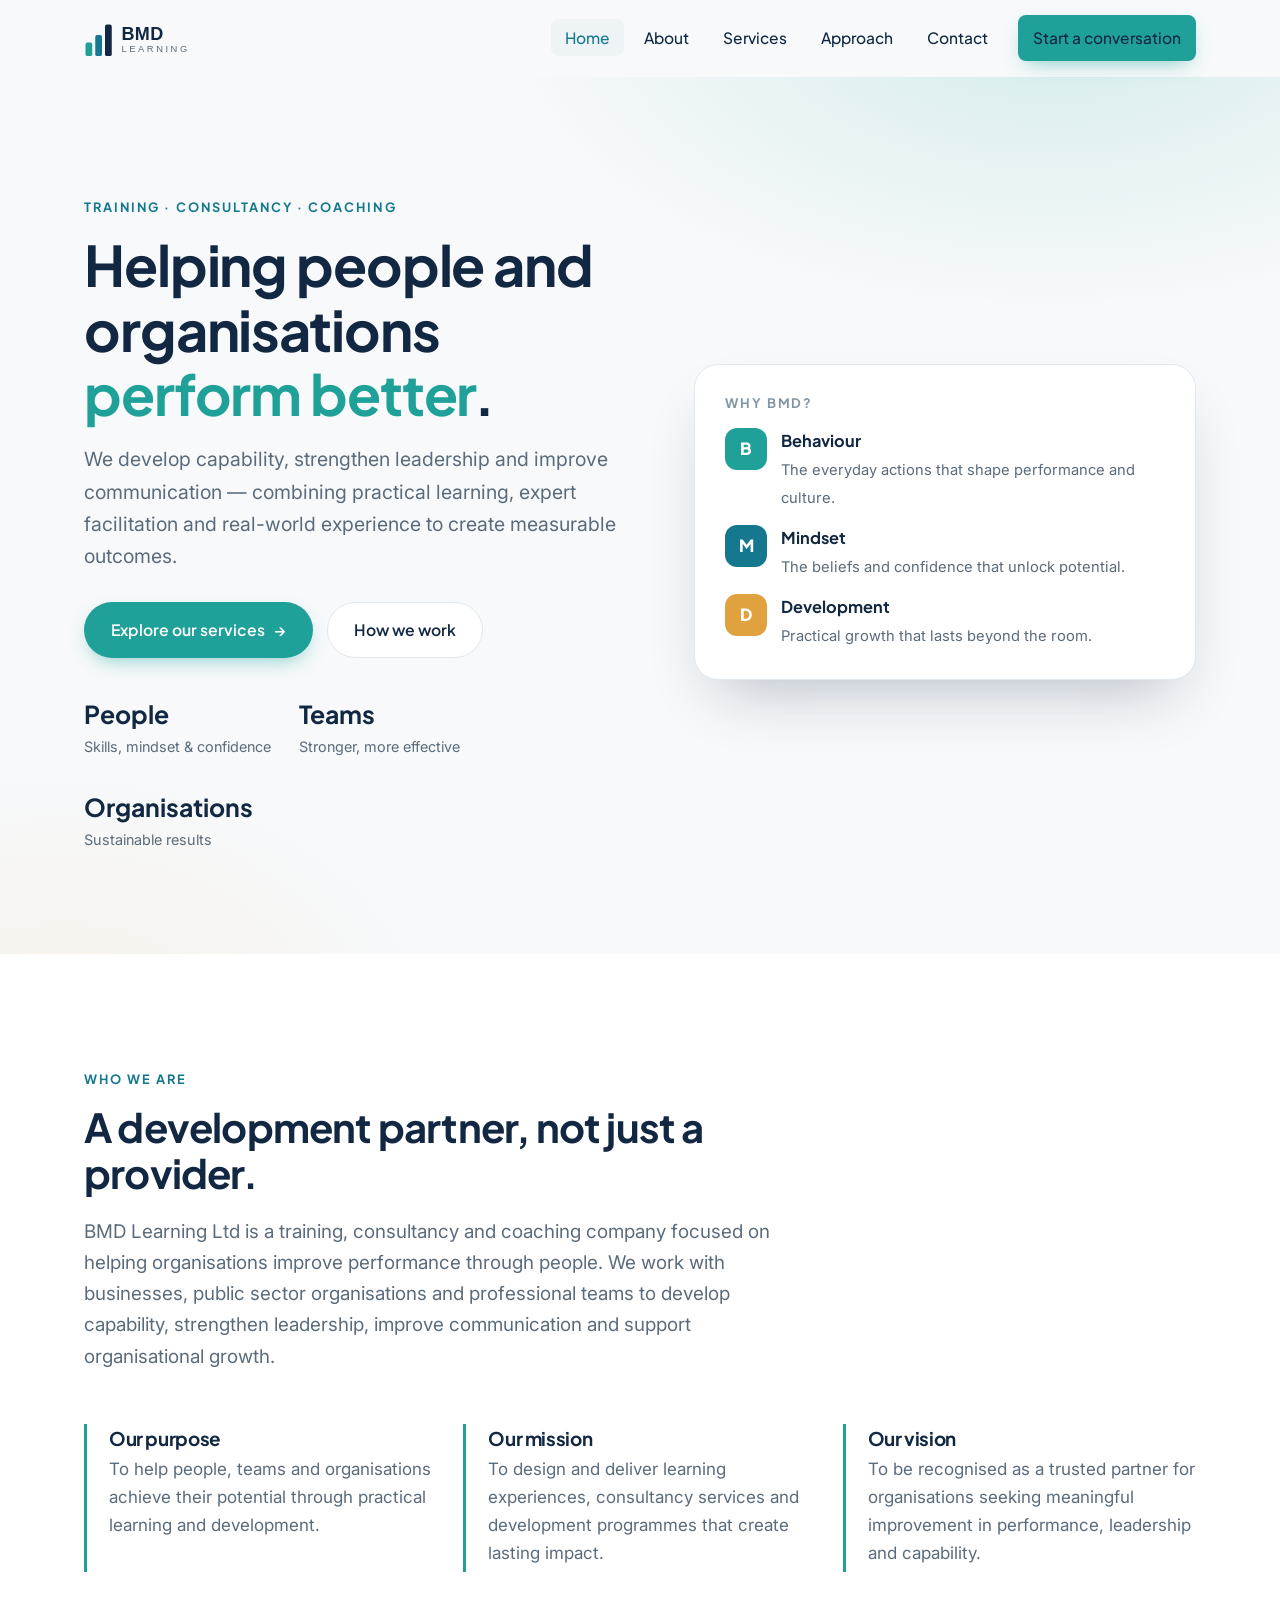
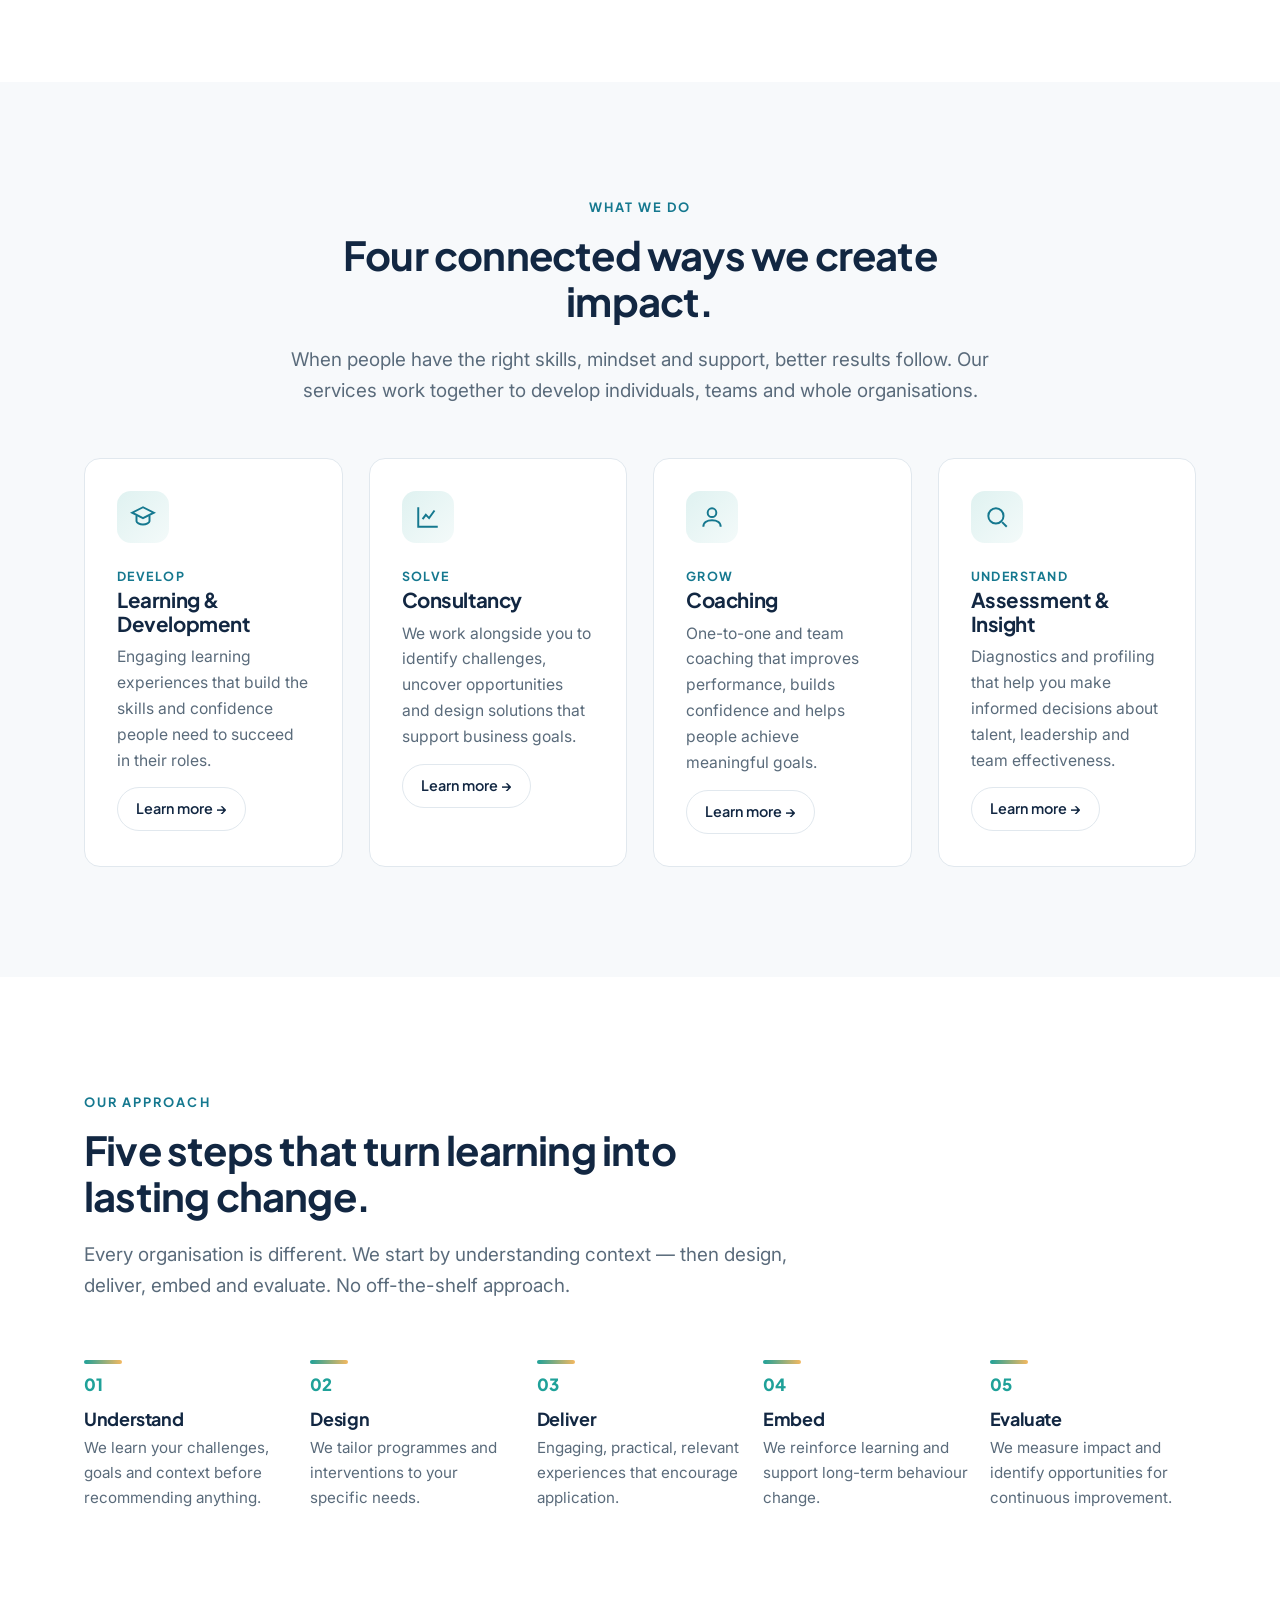
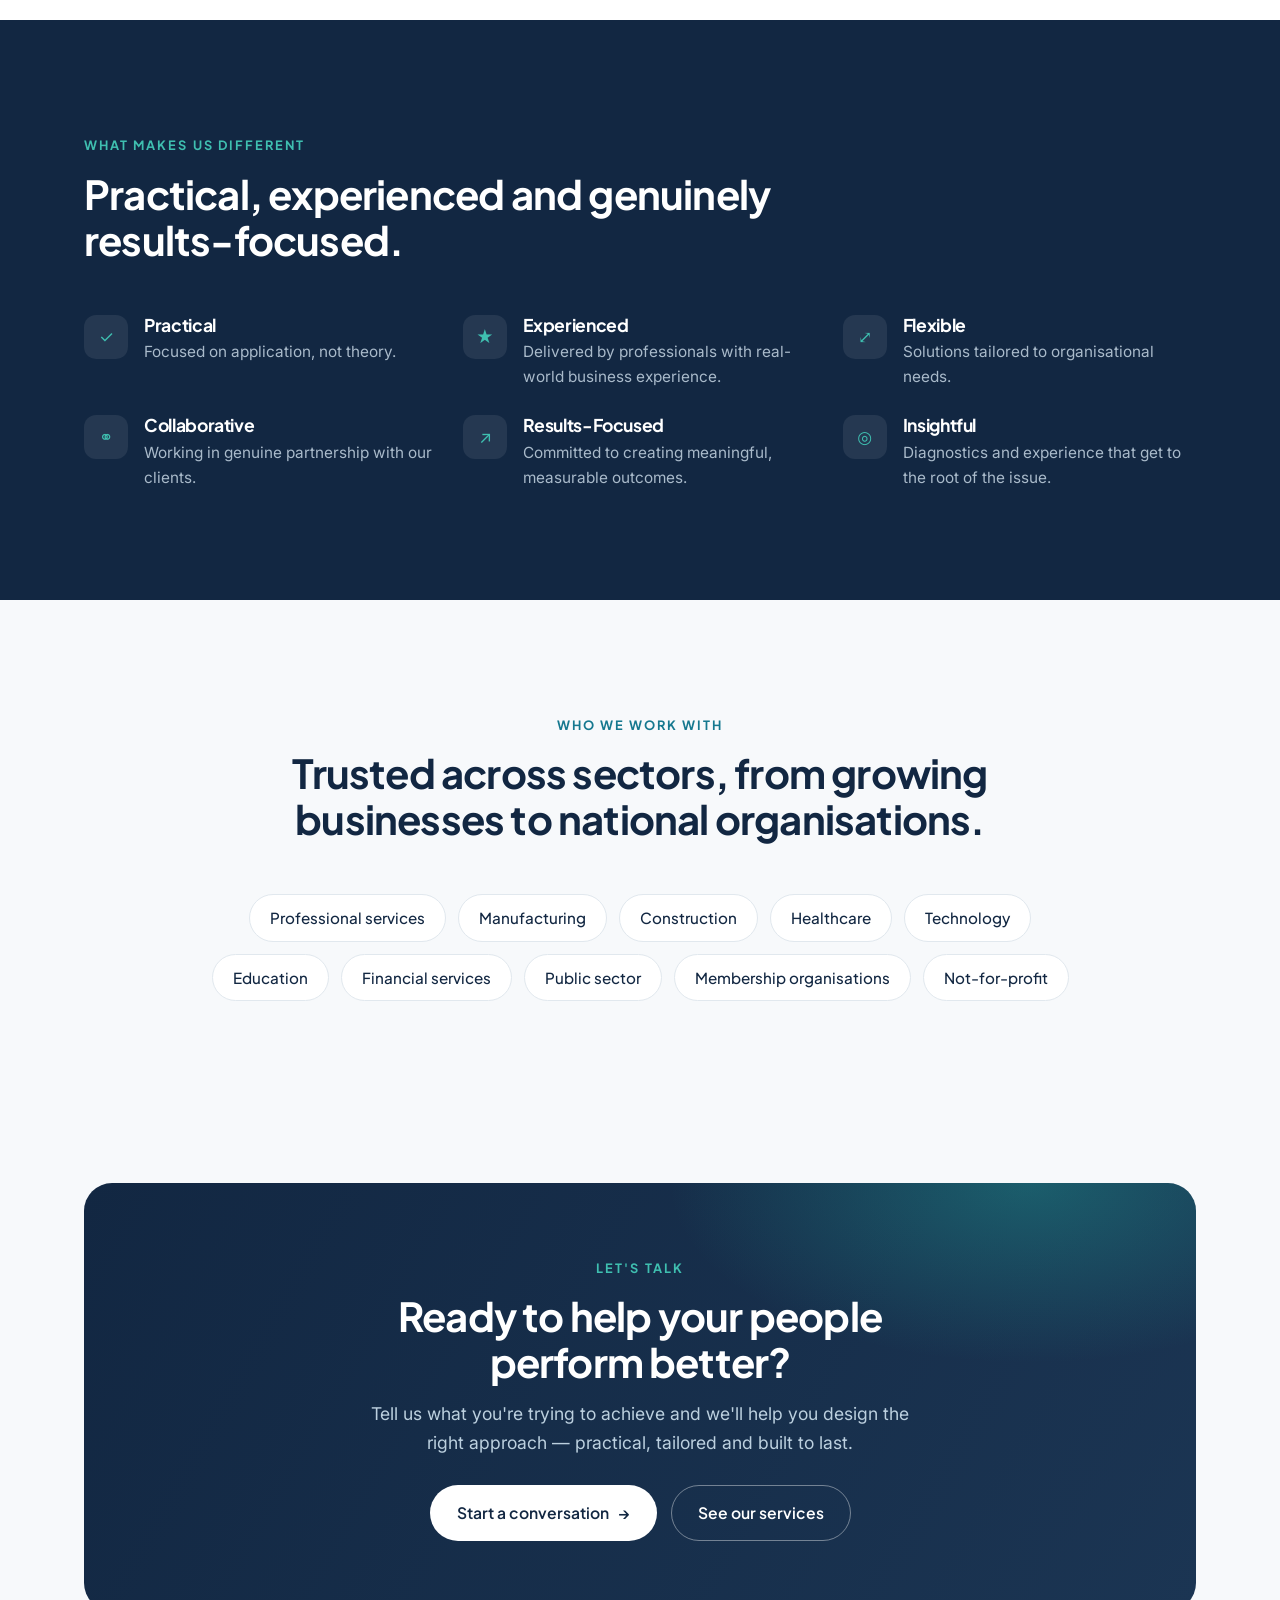
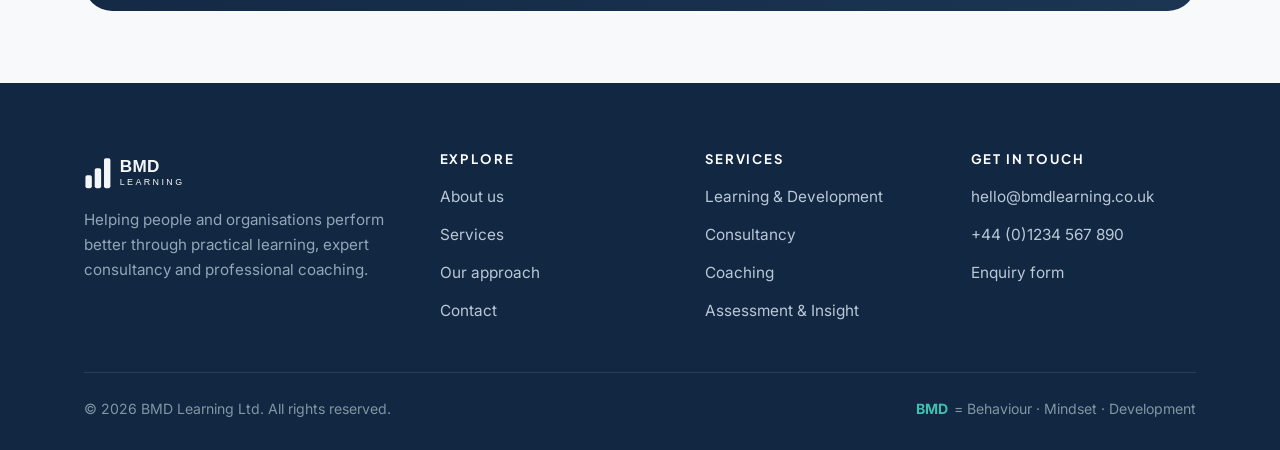
==== index.html @ ddacae54 "Create BMD Learning Ltd brand and website Build a complete, dependency-free static marketing site fo" ====
<!DOCTYPE html>
<html lang="en-GB">
<head>
  <meta charset="UTF-8">
  <meta name="viewport" content="width=device-width, initial-scale=1.0">
  <title>BMD Learning Ltd — Helping People &amp; Organisations Perform Better</title>
  <meta name="description" content="BMD Learning Ltd is a training, consultancy and coaching company helping organisations improve performance through people — building Behaviour, Mindset and Development.">
  <link rel="icon" type="image/svg+xml" href="assets/favicon.svg">
  <link rel="preconnect" href="https://fonts.googleapis.com">
  <link rel="preconnect" href="https://fonts.gstatic.com" crossorigin>
  <link href="https://fonts.googleapis.com/css2?family=Inter:wght@400;500;600&family=Plus+Jakarta+Sans:wght@500;600;700;800&display=swap" rel="stylesheet">
  <link rel="stylesheet" href="css/styles.css">
</head>
<body>

  <!-- Header -->
  <header class="site-header">
    <div class="container nav">
      <a href="index.html" class="nav__logo" aria-label="BMD Learning home"><img src="assets/logo.svg" alt="BMD Learning"></a>
      <nav>
        <ul class="nav__links">
          <li><a href="index.html" class="active">Home</a></li>
          <li><a href="about.html">About</a></li>
          <li><a href="services.html">Services</a></li>
          <li><a href="approach.html">Approach</a></li>
          <li><a href="contact.html">Contact</a></li>
          <li class="nav__cta"><a href="contact.html" class="btn btn--primary">Start a conversation</a></li>
        </ul>
      </nav>
      <button class="nav__toggle" aria-label="Toggle navigation" aria-expanded="false">
        <span></span><span></span><span></span>
      </button>
    </div>
  </header>

  <main>
    <!-- Hero -->
    <section class="hero">
      <div class="container">
        <div class="hero__grid">
          <div class="reveal in">
            <span class="eyebrow">Training · Consultancy · Coaching</span>
            <h1>Helping people and organisations <span class="accent">perform better</span>.</h1>
            <p class="hero__sub">We develop capability, strengthen leadership and improve communication — combining practical learning, expert facilitation and real-world experience to create measurable outcomes.</p>
            <div class="hero__actions">
              <a href="services.html" class="btn btn--primary">Explore our services <span class="arrow">→</span></a>
              <a href="approach.html" class="btn btn--ghost">How we work</a>
            </div>
            <div class="hero__meta">
              <div><b>People</b><span>Skills, mindset &amp; confidence</span></div>
              <div><b>Teams</b><span>Stronger, more effective</span></div>
              <div><b>Organisations</b><span>Sustainable results</span></div>
            </div>
          </div>
          <div class="reveal in">
            <div class="hero__card">
              <h4>Why BMD?</h4>
              <ul class="bmd-list">
                <li>
                  <span class="bmd-badge b">B</span>
                  <span><strong>Behaviour</strong><small>The everyday actions that shape performance and culture.</small></span>
                </li>
                <li>
                  <span class="bmd-badge m">M</span>
                  <span><strong>Mindset</strong><small>The beliefs and confidence that unlock potential.</small></span>
                </li>
                <li>
                  <span class="bmd-badge d">D</span>
                  <span><strong>Development</strong><small>Practical growth that lasts beyond the room.</small></span>
                </li>
              </ul>
            </div>
          </div>
        </div>
      </div>
    </section>

    <!-- Who we are -->
    <section class="section section--alt" id="who">
      <div class="container">
        <div class="section-head reveal">
          <span class="eyebrow">Who we are</span>
          <h2>A development partner, not just a provider.</h2>
          <p class="lead">BMD Learning Ltd is a training, consultancy and coaching company focused on helping organisations improve performance through people. We work with businesses, public sector organisations and professional teams to develop capability, strengthen leadership, improve communication and support organisational growth.</p>
        </div>
        <div class="grid grid--3">
          <div class="pillar reveal">
            <h3>Our purpose</h3>
            <p>To help people, teams and organisations achieve their potential through practical learning and development.</p>
          </div>
          <div class="pillar reveal">
            <h3>Our mission</h3>
            <p>To design and deliver learning experiences, consultancy services and development programmes that create lasting impact.</p>
          </div>
          <div class="pillar reveal">
            <h3>Our vision</h3>
            <p>To be recognised as a trusted partner for organisations seeking meaningful improvement in performance, leadership and capability.</p>
          </div>
        </div>
      </div>
    </section>

    <!-- What we do -->
    <section class="section" id="services">
      <div class="container">
        <div class="section-head center reveal">
          <span class="eyebrow">What we do</span>
          <h2>Four connected ways we create impact.</h2>
          <p class="lead">When people have the right skills, mindset and support, better results follow. Our services work together to develop individuals, teams and whole organisations.</p>
        </div>
        <div class="grid grid--4">
          <article class="card reveal">
            <div class="card__icon" aria-hidden="true">
              <svg viewBox="0 0 24 24" fill="none" stroke="currentColor" stroke-width="1.8"><path d="M12 3 2 8l10 5 10-5-10-5Z"/><path d="M6 10.5V16c0 1 2.7 3 6 3s6-2 6-3v-5.5"/></svg>
            </div>
            <span class="card__tag">Develop</span>
            <h3>Learning &amp; Development</h3>
            <p>Engaging learning experiences that build the skills and confidence people need to succeed in their roles.</p>
            <a href="services.html#learning" class="btn btn--ghost" style="padding:9px 18px;font-size:.9rem;">Learn more →</a>
          </article>
          <article class="card reveal">
            <div class="card__icon" aria-hidden="true">
              <svg viewBox="0 0 24 24" fill="none" stroke="currentColor" stroke-width="1.8"><path d="M3 3v18h18"/><path d="m7 14 3-4 3 3 5-7"/></svg>
            </div>
            <span class="card__tag">Solve</span>
            <h3>Consultancy</h3>
            <p>We work alongside you to identify challenges, uncover opportunities and design solutions that support business goals.</p>
            <a href="services.html#consultancy" class="btn btn--ghost" style="padding:9px 18px;font-size:.9rem;">Learn more →</a>
          </article>
          <article class="card reveal">
            <div class="card__icon" aria-hidden="true">
              <svg viewBox="0 0 24 24" fill="none" stroke="currentColor" stroke-width="1.8"><circle cx="12" cy="8" r="4"/><path d="M4 21c0-4 3.6-6 8-6s8 2 8 6"/></svg>
            </div>
            <span class="card__tag">Grow</span>
            <h3>Coaching</h3>
            <p>One-to-one and team coaching that improves performance, builds confidence and helps people achieve meaningful goals.</p>
            <a href="services.html#coaching" class="btn btn--ghost" style="padding:9px 18px;font-size:.9rem;">Learn more →</a>
          </article>
          <article class="card reveal">
            <div class="card__icon" aria-hidden="true">
              <svg viewBox="0 0 24 24" fill="none" stroke="currentColor" stroke-width="1.8"><circle cx="11" cy="11" r="7"/><path d="m21 21-4.3-4.3"/></svg>
            </div>
            <span class="card__tag">Understand</span>
            <h3>Assessment &amp; Insight</h3>
            <p>Diagnostics and profiling that help you make informed decisions about talent, leadership and team effectiveness.</p>
            <a href="services.html#assessment" class="btn btn--ghost" style="padding:9px 18px;font-size:.9rem;">Learn more →</a>
          </article>
        </div>
      </div>
    </section>

    <!-- Approach -->
    <section class="section section--alt" id="approach">
      <div class="container">
        <div class="section-head reveal">
          <span class="eyebrow">Our approach</span>
          <h2>Five steps that turn learning into lasting change.</h2>
          <p class="lead">Every organisation is different. We start by understanding context — then design, deliver, embed and evaluate. No off-the-shelf approach.</p>
        </div>
        <div class="steps">
          <div class="step reveal"><h3>Understand</h3><p>We learn your challenges, goals and context before recommending anything.</p></div>
          <div class="step reveal"><h3>Design</h3><p>We tailor programmes and interventions to your specific needs.</p></div>
          <div class="step reveal"><h3>Deliver</h3><p>Engaging, practical, relevant experiences that encourage application.</p></div>
          <div class="step reveal"><h3>Embed</h3><p>We reinforce learning and support long-term behaviour change.</p></div>
          <div class="step reveal"><h3>Evaluate</h3><p>We measure impact and identify opportunities for continuous improvement.</p></div>
        </div>
      </div>
    </section>

    <!-- What makes us different -->
    <section class="section section--ink">
      <div class="container">
        <div class="section-head reveal">
          <span class="eyebrow">What makes us different</span>
          <h2>Practical, experienced and genuinely results-focused.</h2>
        </div>
        <div class="grid grid--3">
          <div class="feature reveal"><span class="feature__dot">✓</span><div><h3>Practical</h3><p>Focused on application, not theory.</p></div></div>
          <div class="feature reveal"><span class="feature__dot">★</span><div><h3>Experienced</h3><p>Delivered by professionals with real-world business experience.</p></div></div>
          <div class="feature reveal"><span class="feature__dot">⤢</span><div><h3>Flexible</h3><p>Solutions tailored to organisational needs.</p></div></div>
          <div class="feature reveal"><span class="feature__dot">⚭</span><div><h3>Collaborative</h3><p>Working in genuine partnership with our clients.</p></div></div>
          <div class="feature reveal"><span class="feature__dot">↗</span><div><h3>Results-Focused</h3><p>Committed to creating meaningful, measurable outcomes.</p></div></div>
          <div class="feature reveal"><span class="feature__dot">◎</span><div><h3>Insightful</h3><p>Diagnostics and experience that get to the root of the issue.</p></div></div>
        </div>
      </div>
    </section>

    <!-- Sectors -->
    <section class="section">
      <div class="container">
        <div class="section-head center reveal">
          <span class="eyebrow">Who we work with</span>
          <h2>Trusted across sectors, from growing businesses to national organisations.</h2>
        </div>
        <div class="chips reveal" style="justify-content:center;max-width:880px;margin:0 auto;">
          <span class="chip">Professional services</span>
          <span class="chip">Manufacturing</span>
          <span class="chip">Construction</span>
          <span class="chip">Healthcare</span>
          <span class="chip">Technology</span>
          <span class="chip">Education</span>
          <span class="chip">Financial services</span>
          <span class="chip">Public sector</span>
          <span class="chip">Membership organisations</span>
          <span class="chip">Not-for-profit</span>
        </div>
      </div>
    </section>

    <!-- CTA -->
    <section class="section section--tight">
      <div class="container">
        <div class="cta-band reveal">
          <span class="eyebrow" style="color:var(--teal-light)">Let's talk</span>
          <h2>Ready to help your people perform better?</h2>
          <p>Tell us what you're trying to achieve and we'll help you design the right approach — practical, tailored and built to last.</p>
          <div class="hero__actions">
            <a href="contact.html" class="btn btn--light">Start a conversation <span class="arrow">→</span></a>
            <a href="services.html" class="btn btn--outline-light">See our services</a>
          </div>
        </div>
      </div>
    </section>
  </main>

  <!-- Footer -->
  <footer class="site-footer">
    <div class="container">
      <div class="footer__grid">
        <div class="footer__brand">
          <img src="assets/logo.svg" alt="BMD Learning" class="footer__logo">
          <p>Helping people and organisations perform better through practical learning, expert consultancy and professional coaching.</p>
        </div>
        <div class="footer">
          <h4>Explore</h4>
          <ul>
            <li><a href="about.html">About us</a></li>
            <li><a href="services.html">Services</a></li>
            <li><a href="approach.html">Our approach</a></li>
            <li><a href="contact.html">Contact</a></li>
          </ul>
        </div>
        <div class="footer">
          <h4>Services</h4>
          <ul>
            <li><a href="services.html#learning">Learning &amp; Development</a></li>
            <li><a href="services.html#consultancy">Consultancy</a></li>
            <li><a href="services.html#coaching">Coaching</a></li>
            <li><a href="services.html#assessment">Assessment &amp; Insight</a></li>
          </ul>
        </div>
        <div class="footer">
          <h4>Get in touch</h4>
          <ul>
            <li><a href="mailto:hello@bmdlearning.co.uk">hello@bmdlearning.co.uk</a></li>
            <li><a href="tel:+441234567890">+44 (0)1234 567 890</a></li>
            <li><a href="contact.html">Enquiry form</a></li>
          </ul>
        </div>
      </div>
      <div class="footer__bottom">
        <span>© <span id="year">2026</span> BMD Learning Ltd. All rights reserved.</span>
        <span class="footer__bmd"><b>BMD</b> = Behaviour · Mindset · Development</span>
      </div>
    </div>
  </footer>

  <script src="js/main.js"></script>
</body>
</html>
---- css/styles.css ----
/* ==========================================================================
   BMD Learning Ltd — Brand stylesheet
   Behaviour · Mindset · Development
   ========================================================================== */

:root {
  /* Brand palette */
  --ink:        #122742;  /* Deep navy — primary, headings */
  --ink-2:      #1B3553;
  --teal:       #1FA199;  /* Growth teal — primary accent */
  --teal-dark:  #15788F;
  --teal-light: #3FBFB0;
  --amber:      #F4B860;  /* Warm highlight */
  --amber-dark: #E0A23F;

  /* Neutrals */
  --bg:         #F7F9FB;
  --surface:    #FFFFFF;
  --surface-2:  #EEF3F6;
  --line:       #E1E8EE;
  --text:       #233140;
  --muted:      #5A6B7B;
  --muted-2:    #8295A4;

  /* System */
  --radius:     16px;
  --radius-sm:  10px;
  --shadow-sm:  0 1px 3px rgba(18,39,66,.06), 0 1px 2px rgba(18,39,66,.04);
  --shadow:     0 10px 30px -12px rgba(18,39,66,.18);
  --shadow-lg:  0 30px 60px -25px rgba(18,39,66,.30);
  --maxw:       1160px;
  --ease:       cubic-bezier(.16,.84,.44,1);

  --font-head: 'Plus Jakarta Sans', 'Segoe UI', system-ui, sans-serif;
  --font-body: 'Inter', 'Segoe UI', system-ui, -apple-system, sans-serif;
}

/* Reset & base ----------------------------------------------------------- */
*, *::before, *::after { box-sizing: border-box; }
html { scroll-behavior: smooth; -webkit-text-size-adjust: 100%; scroll-padding-top: 90px; }
body {
  margin: 0;
  font-family: var(--font-body);
  color: var(--text);
  background: var(--bg);
  line-height: 1.65;
  font-size: 17px;
  -webkit-font-smoothing: antialiased;
  text-rendering: optimizeLegibility;
}
img, svg { max-width: 100%; display: block; }
a { color: var(--teal-dark); text-decoration: none; transition: color .2s var(--ease); }
a:hover { color: var(--teal); }

h1, h2, h3, h4 {
  font-family: var(--font-head);
  color: var(--ink);
  line-height: 1.15;
  margin: 0 0 .5em;
  font-weight: 700;
  letter-spacing: -0.02em;
}
h1 { font-size: clamp(2.2rem, 5vw, 3.5rem); }
h2 { font-size: clamp(1.7rem, 3.4vw, 2.5rem); }
h3 { font-size: 1.28rem; }
p { margin: 0 0 1rem; }

/* Layout helpers --------------------------------------------------------- */
.container { width: 100%; max-width: var(--maxw); margin: 0 auto; padding: 0 24px; }
.section { padding: clamp(64px, 9vw, 110px) 0; }
.section--tight { padding: clamp(48px, 6vw, 72px) 0; }
.section--alt { background: var(--surface); }
.section--ink { background: var(--ink); color: #D8E2EC; }
.section--ink h2, .section--ink h3 { color: #fff; }

.eyebrow {
  display: inline-block;
  font-family: var(--font-head);
  font-size: .8rem;
  font-weight: 700;
  letter-spacing: .16em;
  text-transform: uppercase;
  color: var(--teal-dark);
  margin-bottom: 14px;
}
.section--ink .eyebrow { color: var(--teal-light); }

.section-head { max-width: 720px; margin-bottom: 52px; }
.section-head.center { margin-left: auto; margin-right: auto; text-align: center; }
.lead { font-size: 1.18rem; color: var(--muted); }
.section--ink .lead { color: #B9C8D6; }

/* Buttons ---------------------------------------------------------------- */
.btn {
  display: inline-flex;
  align-items: center;
  gap: 9px;
  font-family: var(--font-head);
  font-weight: 600;
  font-size: .98rem;
  padding: 14px 26px;
  border-radius: 999px;
  border: 1.5px solid transparent;
  cursor: pointer;
  transition: transform .2s var(--ease), box-shadow .25s var(--ease), background .2s, color .2s, border-color .2s;
  white-space: nowrap;
}
.btn:hover { transform: translateY(-2px); }
.btn--primary { background: var(--teal); color: #fff; box-shadow: 0 8px 20px -8px rgba(31,161,153,.6); }
.btn--primary:hover { background: var(--teal-dark); color: #fff; box-shadow: 0 12px 26px -8px rgba(31,161,153,.7); }
.btn--ghost { border-color: var(--line); color: var(--ink); background: var(--surface); }
.btn--ghost:hover { border-color: var(--teal); color: var(--teal-dark); }
.btn--light { background: #fff; color: var(--ink); }
.btn--light:hover { color: var(--ink); background: #EAF6F4; }
.btn--outline-light { border-color: rgba(255,255,255,.4); color: #fff; }
.btn--outline-light:hover { border-color: #fff; color: #fff; background: rgba(255,255,255,.08); }
.btn .arrow { transition: transform .2s var(--ease); }
.btn:hover .arrow { transform: translateX(3px); }

/* Header / nav ----------------------------------------------------------- */
.site-header {
  position: sticky; top: 0; z-index: 50;
  background: rgba(247,249,251,.82);
  backdrop-filter: saturate(180%) blur(14px);
  border-bottom: 1px solid transparent;
  transition: border-color .3s, background .3s, box-shadow .3s;
}
.site-header.scrolled { border-color: var(--line); box-shadow: var(--shadow-sm); background: rgba(255,255,255,.9); }
.nav { display: flex; align-items: center; justify-content: space-between; height: 76px; }
.nav__logo img { height: 42px; }
.nav__links { display: flex; align-items: center; gap: 6px; list-style: none; margin: 0; padding: 0; }
.nav__links a {
  font-family: var(--font-head);
  font-weight: 500;
  font-size: .97rem;
  color: var(--ink);
  padding: 9px 14px;
  border-radius: 8px;
  transition: background .2s, color .2s;
}
.nav__links a:hover, .nav__links a.active { background: var(--surface-2); color: var(--teal-dark); }
.nav__cta { margin-left: 10px; }
.nav__toggle {
  display: none; background: none; border: 0; cursor: pointer; padding: 8px;
  width: 44px; height: 44px;
}
.nav__toggle span { display: block; width: 24px; height: 2px; background: var(--ink); border-radius: 2px; transition: .25s var(--ease); margin: 5px auto; }
.nav__toggle[aria-expanded="true"] span:nth-child(1) { transform: translateY(7px) rotate(45deg); }
.nav__toggle[aria-expanded="true"] span:nth-child(2) { opacity: 0; }
.nav__toggle[aria-expanded="true"] span:nth-child(3) { transform: translateY(-7px) rotate(-45deg); }

/* Hero ------------------------------------------------------------------- */
.hero { position: relative; overflow: hidden; padding: clamp(70px, 9vw, 130px) 0 clamp(64px, 8vw, 110px); }
.hero::before {
  content: ""; position: absolute; inset: 0; z-index: 0;
  background:
    radial-gradient(900px 500px at 82% -8%, rgba(31,161,153,.16), transparent 60%),
    radial-gradient(700px 500px at 5% 110%, rgba(244,184,96,.12), transparent 55%);
}
.hero .container { position: relative; z-index: 1; }
.hero__grid { display: grid; grid-template-columns: 1.05fr .95fr; gap: 56px; align-items: center; }
.hero h1 { margin-bottom: 18px; }
.hero h1 .accent { color: var(--teal); }
.hero__sub { font-size: 1.22rem; color: var(--muted); max-width: 540px; margin-bottom: 30px; }
.hero__actions { display: flex; flex-wrap: wrap; gap: 14px; margin-bottom: 36px; }
.hero__meta { display: flex; gap: 28px; flex-wrap: wrap; }
.hero__meta div { display: flex; flex-direction: column; }
.hero__meta b { font-family: var(--font-head); font-size: 1.55rem; color: var(--ink); }
.hero__meta span { font-size: .9rem; color: var(--muted); }

/* Hero visual card */
.hero__card {
  background: var(--surface);
  border: 1px solid var(--line);
  border-radius: 24px;
  padding: 30px;
  box-shadow: var(--shadow-lg);
  position: relative;
}
.hero__card h4 { font-size: .82rem; letter-spacing: .14em; text-transform: uppercase; color: var(--muted-2); margin-bottom: 18px; }
.bmd-list { list-style: none; margin: 0; padding: 0; display: grid; gap: 14px; }
.bmd-list li { display: flex; gap: 14px; align-items: flex-start; }
.bmd-badge {
  flex: none; width: 42px; height: 42px; border-radius: 12px;
  display: grid; place-items: center; font-family: var(--font-head); font-weight: 800; color: #fff; font-size: 1.05rem;
}
.bmd-badge.b { background: var(--teal); }
.bmd-badge.m { background: var(--teal-dark); }
.bmd-badge.d { background: var(--amber-dark); }
.bmd-list strong { font-family: var(--font-head); color: var(--ink); display: block; font-size: 1.02rem; }
.bmd-list small { color: var(--muted); font-size: .92rem; }

/* Cards / grids ---------------------------------------------------------- */
.grid { display: grid; gap: 26px; }
.grid--2 { grid-template-columns: repeat(2, 1fr); }
.grid--3 { grid-template-columns: repeat(3, 1fr); }
.grid--4 { grid-template-columns: repeat(4, 1fr); }

.card {
  background: var(--surface);
  border: 1px solid var(--line);
  border-radius: var(--radius);
  padding: 32px;
  transition: transform .25s var(--ease), box-shadow .25s var(--ease), border-color .25s;
  height: 100%;
}
.card:hover { transform: translateY(-4px); box-shadow: var(--shadow); border-color: #D2DEE7; }
.card__icon {
  width: 52px; height: 52px; border-radius: 14px;
  display: grid; place-items: center; margin-bottom: 18px;
  background: linear-gradient(135deg, rgba(31,161,153,.14), rgba(31,161,153,.05));
  color: var(--teal-dark);
}
.card__icon svg { width: 26px; height: 26px; }
.card h3 { margin-bottom: 8px; }
.card p { color: var(--muted); margin-bottom: 14px; font-size: .98rem; }
.card ul { margin: 0; padding-left: 0; list-style: none; }
.card ul li { position: relative; padding-left: 24px; margin-bottom: 7px; color: var(--text); font-size: .96rem; }
.card ul li::before {
  content: ""; position: absolute; left: 4px; top: .55em;
  width: 8px; height: 8px; border-radius: 50%; background: var(--teal-light);
}
.card__tag { font-family: var(--font-head); font-size: .78rem; font-weight: 700; letter-spacing: .12em; text-transform: uppercase; color: var(--teal-dark); }

/* Approach steps --------------------------------------------------------- */
.steps { display: grid; grid-template-columns: repeat(5, 1fr); gap: 20px; counter-reset: step; }
.step { position: relative; padding-top: 18px; }
.step::before {
  counter-increment: step; content: "0" counter(step);
  font-family: var(--font-head); font-weight: 800; font-size: 1.05rem;
  color: var(--teal); display: block; margin-bottom: 10px;
}
.step::after {
  content: ""; position: absolute; top: 7px; left: 0; width: 38px; height: 4px; border-radius: 4px;
  background: linear-gradient(90deg, var(--teal), var(--amber));
}
.step h3 { font-size: 1.12rem; margin-bottom: 6px; }
.step p { color: var(--muted); font-size: .95rem; margin: 0; }

/* Difference / values ---------------------------------------------------- */
.feature { display: flex; gap: 16px; align-items: flex-start; }
.feature__dot { flex: none; width: 44px; height: 44px; border-radius: 12px; background: var(--surface-2); display: grid; place-items: center; color: var(--teal-dark); }
.section--ink .feature__dot { background: rgba(255,255,255,.08); color: var(--teal-light); }
.feature h3 { font-size: 1.1rem; margin-bottom: 4px; }
.feature p { color: var(--muted); font-size: .96rem; margin: 0; }
.section--ink .feature p { color: #A9BACA; }

/* Pillars (purpose/mission/vision) -------------------------------------- */
.pillar { border-left: 3px solid var(--teal); padding: 4px 0 4px 22px; }
.pillar h3 { font-size: 1.18rem; margin-bottom: 6px; }
.pillar p { color: var(--muted); margin: 0; }

/* Sectors / tags --------------------------------------------------------- */
.chips { display: flex; flex-wrap: wrap; gap: 12px; }
.chip {
  background: var(--surface); border: 1px solid var(--line); border-radius: 999px;
  padding: 10px 20px; font-family: var(--font-head); font-weight: 500; font-size: .95rem; color: var(--ink);
  transition: border-color .2s, color .2s, transform .2s var(--ease);
}
.chip:hover { border-color: var(--teal); color: var(--teal-dark); transform: translateY(-2px); }

/* CTA band --------------------------------------------------------------- */
.cta-band { position: relative; overflow: hidden; background: linear-gradient(120deg, var(--ink), var(--ink-2)); color: #fff; border-radius: 28px; padding: clamp(40px, 6vw, 70px); text-align: center; }
.cta-band::before { content:""; position:absolute; inset:0; background: radial-gradient(600px 300px at 85% 0%, rgba(31,161,153,.4), transparent 60%); }
.cta-band > * { position: relative; z-index: 1; }
.cta-band h2 { color: #fff; max-width: 640px; margin: 0 auto 14px; }
.cta-band p { color: #BCD0DF; max-width: 540px; margin: 0 auto 28px; font-size: 1.1rem; }
.cta-band .hero__actions { justify-content: center; margin: 0; }

/* Forms ------------------------------------------------------------------ */
.form { display: grid; gap: 18px; }
.form__row { display: grid; grid-template-columns: 1fr 1fr; gap: 18px; }
.field { display: flex; flex-direction: column; gap: 7px; }
.field label { font-family: var(--font-head); font-weight: 600; font-size: .92rem; color: var(--ink); }
.field input, .field select, .field textarea {
  font-family: var(--font-body); font-size: 1rem; color: var(--text);
  padding: 13px 15px; border: 1.5px solid var(--line); border-radius: var(--radius-sm);
  background: var(--surface); transition: border-color .2s, box-shadow .2s;
}
.field textarea { resize: vertical; min-height: 130px; }
.field input:focus, .field select:focus, .field textarea:focus {
  outline: none; border-color: var(--teal); box-shadow: 0 0 0 4px rgba(31,161,153,.12);
}
.form__note { font-size: .88rem; color: var(--muted); }
.form-status { font-size: .96rem; padding: 12px 16px; border-radius: var(--radius-sm); display: none; }
.form-status.show { display: block; }
.form-status.ok { background: rgba(31,161,153,.1); color: var(--teal-dark); border: 1px solid rgba(31,161,153,.3); }

/* Contact info cards */
.info-card { display: flex; gap: 16px; align-items: flex-start; margin-bottom: 22px; }
.info-card .feature__dot { background: var(--surface-2); }
.info-card h4 { font-family: var(--font-head); margin: 0 0 2px; color: var(--ink); font-size: 1.02rem; }
.info-card p, .info-card a { margin: 0; color: var(--muted); }

/* Page hero (interior) --------------------------------------------------- */
.page-hero { padding: clamp(56px, 7vw, 92px) 0 clamp(40px,5vw,60px); position: relative; overflow: hidden; }
.page-hero::before {
  content:""; position:absolute; inset:0;
  background: radial-gradient(700px 360px at 88% -20%, rgba(31,161,153,.12), transparent 60%);
}
.page-hero .container { position: relative; z-index: 1; max-width: 820px; }
.breadcrumb { font-size: .9rem; color: var(--muted); margin-bottom: 14px; }
.breadcrumb a { color: var(--muted); }

/* Footer ----------------------------------------------------------------- */
.site-footer { background: var(--ink); color: #B9C8D6; padding: 68px 0 30px; }
.footer__grid { display: grid; grid-template-columns: 1.4fr 1fr 1fr 1fr; gap: 40px; margin-bottom: 48px; }
.footer__brand p { color: #93A6B7; font-size: .95rem; max-width: 300px; margin-top: 16px; }
.footer__logo { filter: brightness(0) invert(1); height: 40px; opacity: .96; }
.footer h4 { color: #fff; font-size: .82rem; letter-spacing: .14em; text-transform: uppercase; margin-bottom: 16px; font-family: var(--font-head); }
.footer ul { list-style: none; margin: 0; padding: 0; display: grid; gap: 10px; }
.footer ul a { color: #B9C8D6; font-size: .96rem; }
.footer ul a:hover { color: var(--teal-light); }
.footer__bottom { border-top: 1px solid rgba(255,255,255,.1); padding-top: 24px; display: flex; justify-content: space-between; gap: 16px; flex-wrap: wrap; font-size: .88rem; color: #8295A4; }
.footer__bmd { display: inline-flex; gap: 6px; align-items: center; }
.footer__bmd b { color: var(--teal-light); }

/* Reveal on scroll ------------------------------------------------------- */
.reveal { opacity: 0; transform: translateY(22px); transition: opacity .7s var(--ease), transform .7s var(--ease); }
.reveal.in { opacity: 1; transform: none; }

/* Responsive ------------------------------------------------------------- */
@media (max-width: 980px) {
  .hero__grid { grid-template-columns: 1fr; gap: 40px; }
  .grid--4 { grid-template-columns: repeat(2, 1fr); }
  .steps { grid-template-columns: repeat(2, 1fr); gap: 28px; }
  .footer__grid { grid-template-columns: 1fr 1fr; gap: 32px; }
}
@media (max-width: 760px) {
  .nav__links {
    position: absolute; top: 76px; left: 0; right: 0;
    flex-direction: column; align-items: stretch; gap: 4px;
    background: var(--surface); border-bottom: 1px solid var(--line);
    padding: 16px 20px 22px; box-shadow: var(--shadow);
    transform: translateY(-12px); opacity: 0; pointer-events: none;
    transition: .25s var(--ease);
  }
  .nav__links.open { transform: none; opacity: 1; pointer-events: auto; }
  .nav__links a { padding: 12px 14px; }
  .nav__cta { margin: 6px 0 0; }
  .nav__toggle { display: block; }
  .grid--2, .grid--3, .grid--4 { grid-template-columns: 1fr; }
  .form__row { grid-template-columns: 1fr; }
}
@media (max-width: 480px) {
  .steps { grid-template-columns: 1fr; }
  body { font-size: 16px; }
}

@media (prefers-reduced-motion: reduce) {
  * { scroll-behavior: auto !important; }
  .reveal { opacity: 1; transform: none; transition: none; }
}
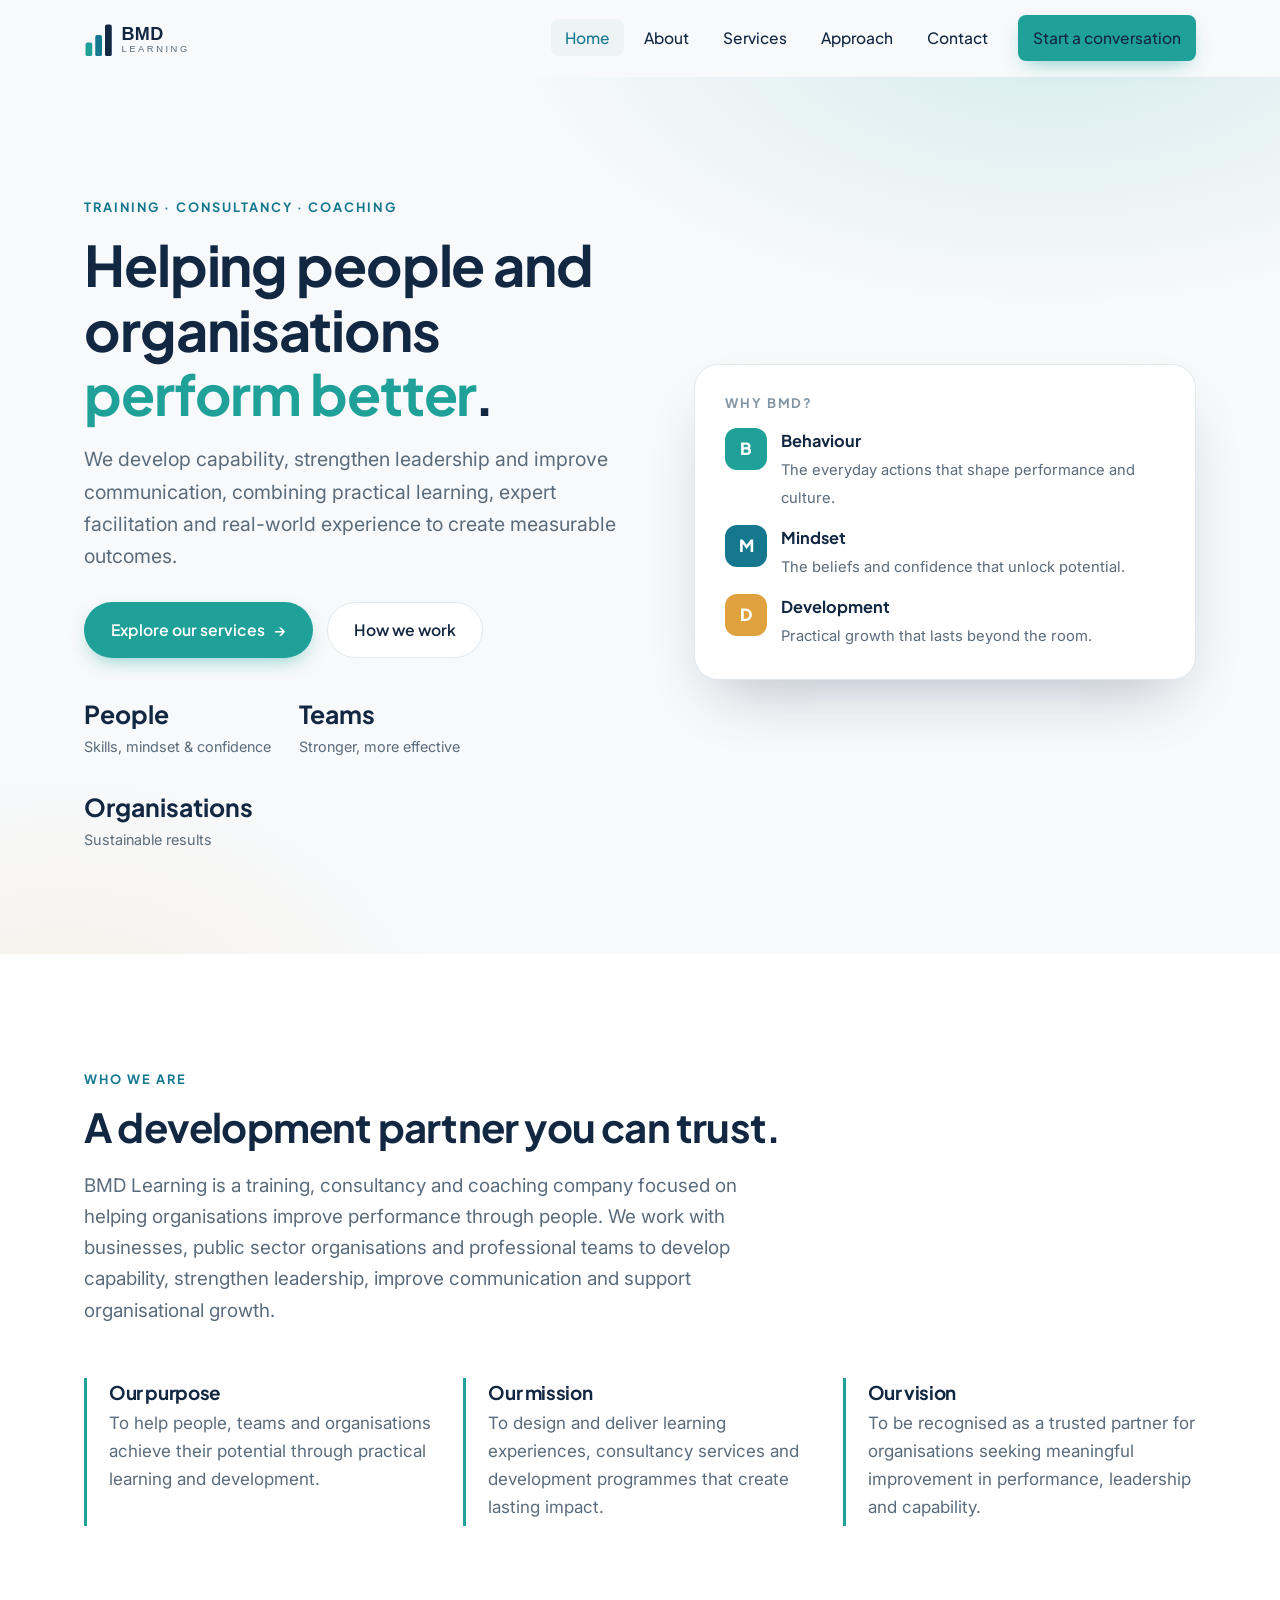
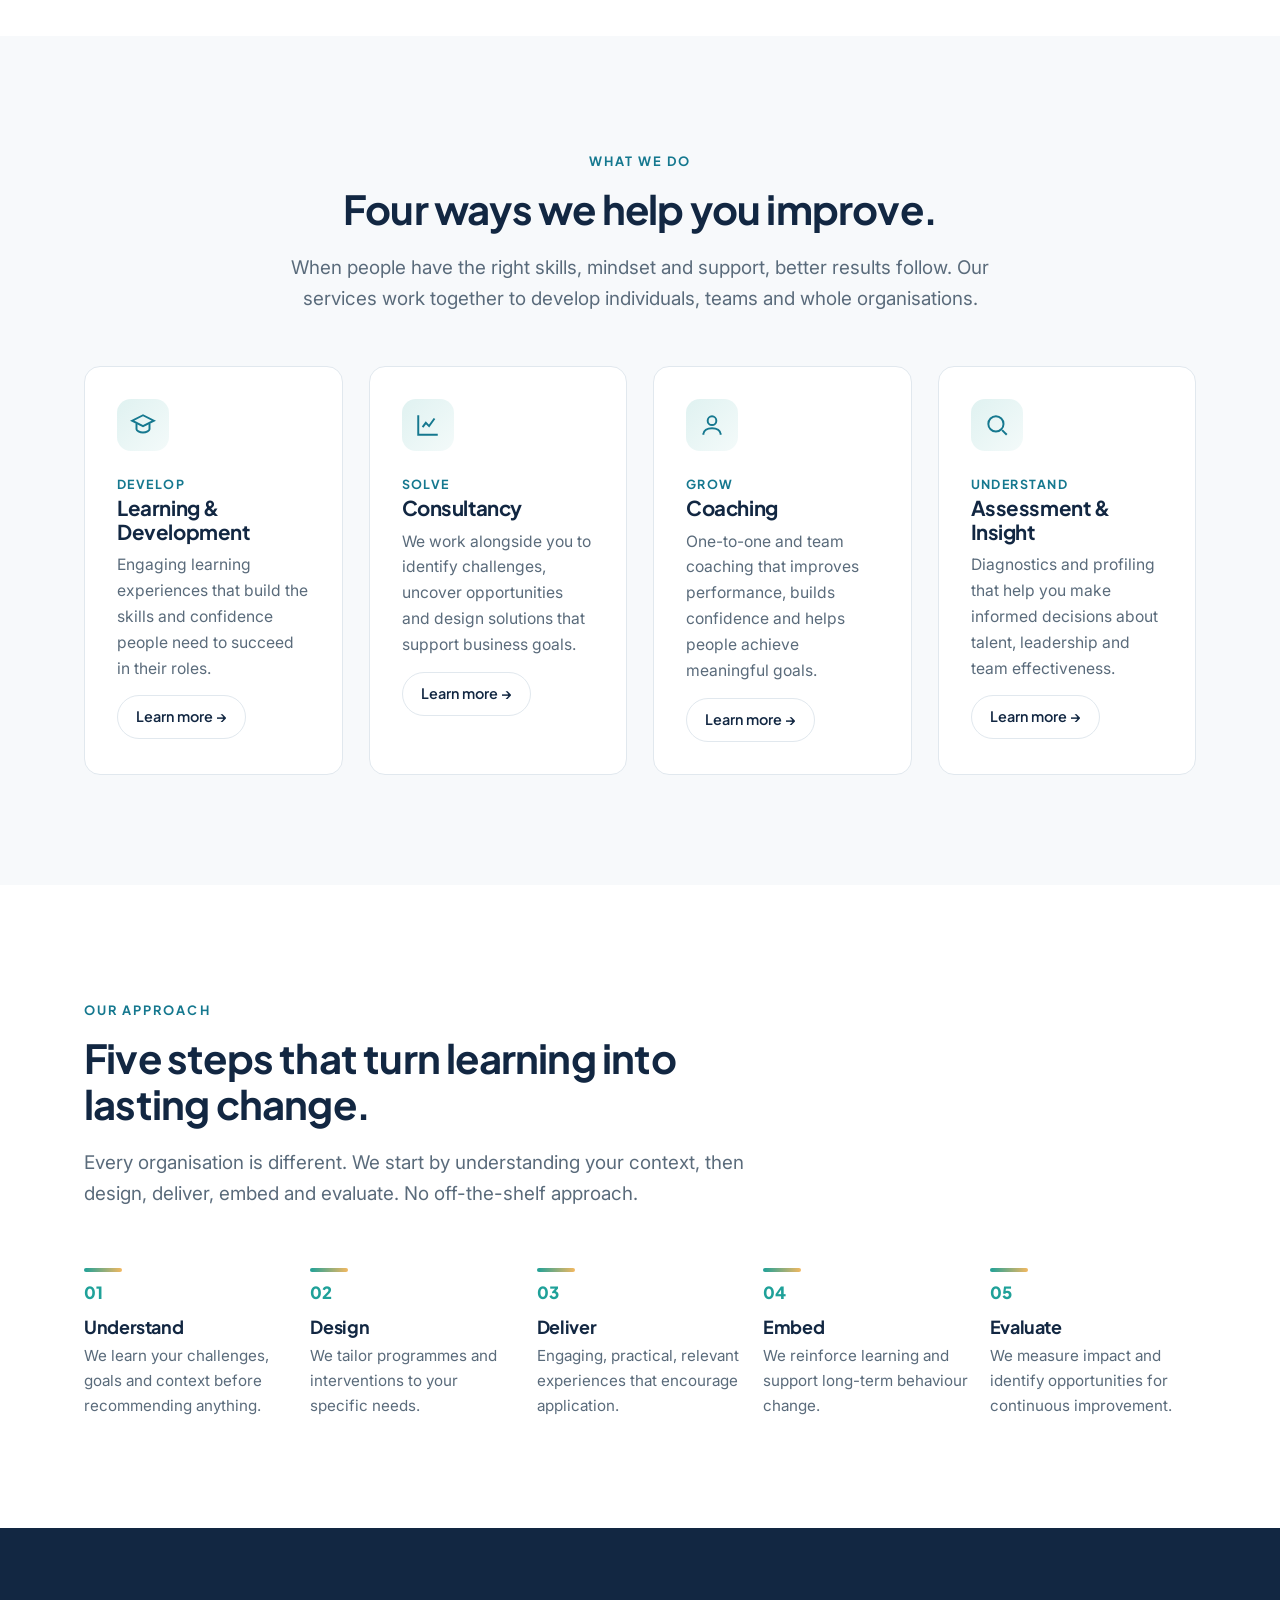
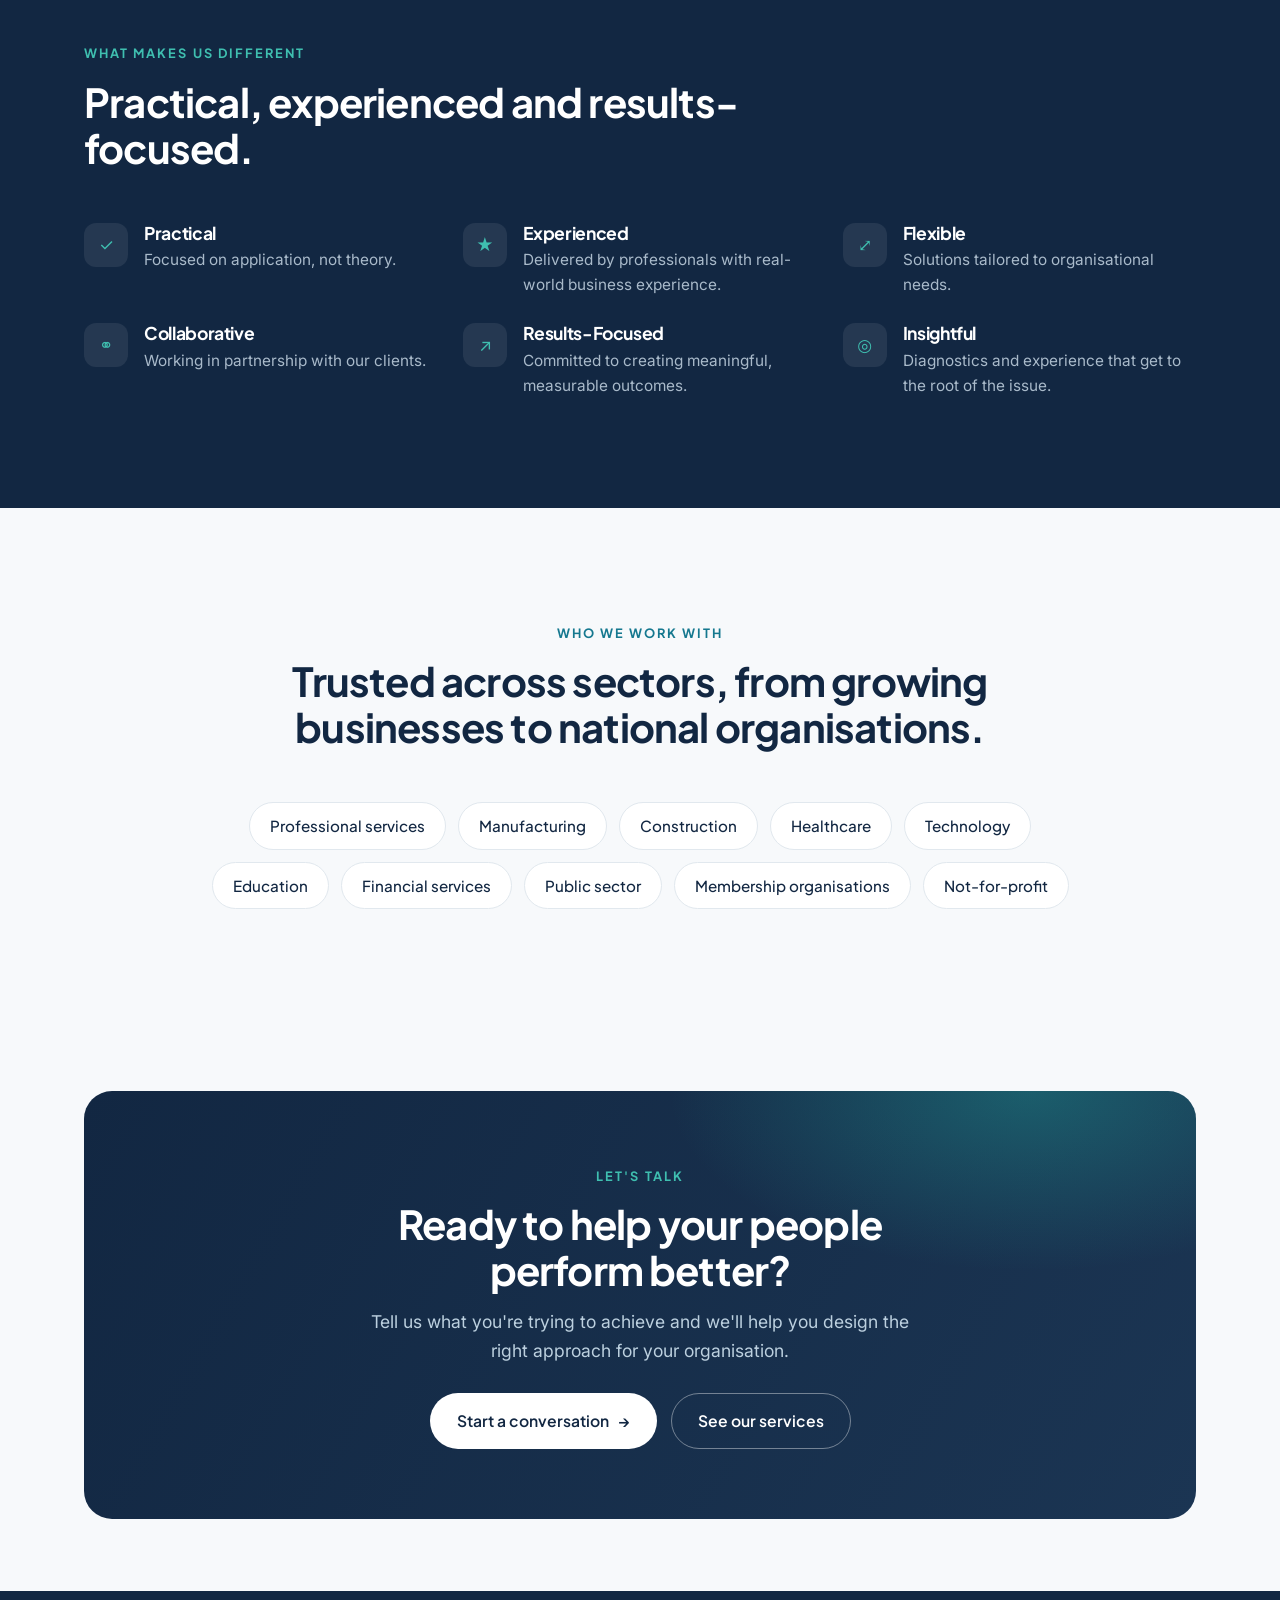
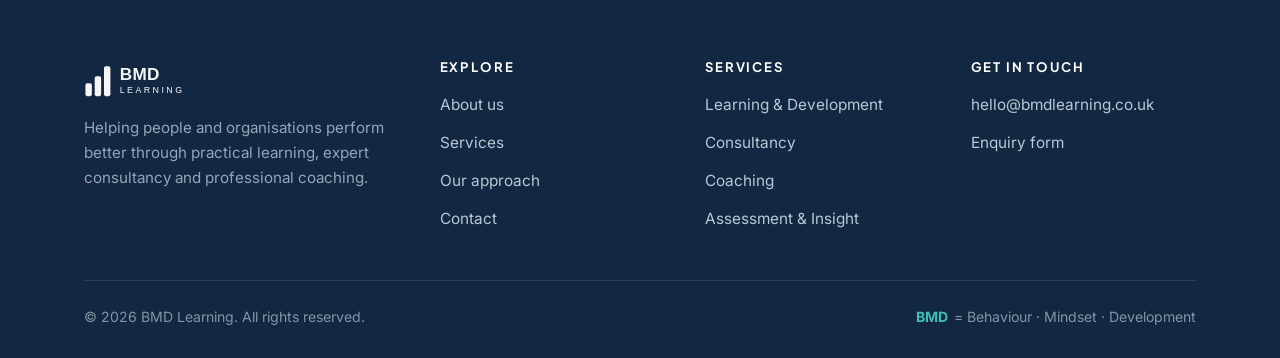
==== commit 5a75b870: "Refine copy: drop "Ltd", remove em dashes and AI-tell phrasing - Display company name as "BMD Learni" ====
--- a/index.html
+++ b/index.html
@@ -3,8 +3,8 @@
 <head>
   <meta charset="UTF-8">
   <meta name="viewport" content="width=device-width, initial-scale=1.0">
-  <title>BMD Learning Ltd — Helping People &amp; Organisations Perform Better</title>
-  <meta name="description" content="BMD Learning Ltd is a training, consultancy and coaching company helping organisations improve performance through people — building Behaviour, Mindset and Development.">
+  <title>BMD Learning | Helping People &amp; Organisations Perform Better</title>
+  <meta name="description" content="BMD Learning is a training, consultancy and coaching company helping organisations improve performance through people, building Behaviour, Mindset and Development.">
   <link rel="icon" type="image/svg+xml" href="assets/favicon.svg">
   <link rel="preconnect" href="https://fonts.googleapis.com">
   <link rel="preconnect" href="https://fonts.gstatic.com" crossorigin>
@@ -41,7 +41,7 @@
           <div class="reveal in">
             <span class="eyebrow">Training · Consultancy · Coaching</span>
             <h1>Helping people and organisations <span class="accent">perform better</span>.</h1>
-            <p class="hero__sub">We develop capability, strengthen leadership and improve communication — combining practical learning, expert facilitation and real-world experience to create measurable outcomes.</p>
+            <p class="hero__sub">We develop capability, strengthen leadership and improve communication, combining practical learning, expert facilitation and real-world experience to create measurable outcomes.</p>
             <div class="hero__actions">
               <a href="services.html" class="btn btn--primary">Explore our services <span class="arrow">→</span></a>
               <a href="approach.html" class="btn btn--ghost">How we work</a>
@@ -80,8 +80,8 @@
       <div class="container">
         <div class="section-head reveal">
           <span class="eyebrow">Who we are</span>
-          <h2>A development partner, not just a provider.</h2>
-          <p class="lead">BMD Learning Ltd is a training, consultancy and coaching company focused on helping organisations improve performance through people. We work with businesses, public sector organisations and professional teams to develop capability, strengthen leadership, improve communication and support organisational growth.</p>
+          <h2>A development partner you can trust.</h2>
+          <p class="lead">BMD Learning is a training, consultancy and coaching company focused on helping organisations improve performance through people. We work with businesses, public sector organisations and professional teams to develop capability, strengthen leadership, improve communication and support organisational growth.</p>
         </div>
         <div class="grid grid--3">
           <div class="pillar reveal">
@@ -105,7 +105,7 @@
       <div class="container">
         <div class="section-head center reveal">
           <span class="eyebrow">What we do</span>
-          <h2>Four connected ways we create impact.</h2>
+          <h2>Four ways we help you improve.</h2>
           <p class="lead">When people have the right skills, mindset and support, better results follow. Our services work together to develop individuals, teams and whole organisations.</p>
         </div>
         <div class="grid grid--4">
@@ -155,7 +155,7 @@
         <div class="section-head reveal">
           <span class="eyebrow">Our approach</span>
           <h2>Five steps that turn learning into lasting change.</h2>
-          <p class="lead">Every organisation is different. We start by understanding context — then design, deliver, embed and evaluate. No off-the-shelf approach.</p>
+          <p class="lead">Every organisation is different. We start by understanding your context, then design, deliver, embed and evaluate. No off-the-shelf approach.</p>
         </div>
         <div class="steps">
           <div class="step reveal"><h3>Understand</h3><p>We learn your challenges, goals and context before recommending anything.</p></div>
@@ -172,13 +172,13 @@
       <div class="container">
         <div class="section-head reveal">
           <span class="eyebrow">What makes us different</span>
-          <h2>Practical, experienced and genuinely results-focused.</h2>
+          <h2>Practical, experienced and results-focused.</h2>
         </div>
         <div class="grid grid--3">
           <div class="feature reveal"><span class="feature__dot">✓</span><div><h3>Practical</h3><p>Focused on application, not theory.</p></div></div>
           <div class="feature reveal"><span class="feature__dot">★</span><div><h3>Experienced</h3><p>Delivered by professionals with real-world business experience.</p></div></div>
           <div class="feature reveal"><span class="feature__dot">⤢</span><div><h3>Flexible</h3><p>Solutions tailored to organisational needs.</p></div></div>
-          <div class="feature reveal"><span class="feature__dot">⚭</span><div><h3>Collaborative</h3><p>Working in genuine partnership with our clients.</p></div></div>
+          <div class="feature reveal"><span class="feature__dot">⚭</span><div><h3>Collaborative</h3><p>Working in partnership with our clients.</p></div></div>
           <div class="feature reveal"><span class="feature__dot">↗</span><div><h3>Results-Focused</h3><p>Committed to creating meaningful, measurable outcomes.</p></div></div>
           <div class="feature reveal"><span class="feature__dot">◎</span><div><h3>Insightful</h3><p>Diagnostics and experience that get to the root of the issue.</p></div></div>
         </div>
@@ -213,7 +213,7 @@
         <div class="cta-band reveal">
           <span class="eyebrow" style="color:var(--teal-light)">Let's talk</span>
           <h2>Ready to help your people perform better?</h2>
-          <p>Tell us what you're trying to achieve and we'll help you design the right approach — practical, tailored and built to last.</p>
+          <p>Tell us what you're trying to achieve and we'll help you design the right approach for your organisation.</p>
           <div class="hero__actions">
             <a href="contact.html" class="btn btn--light">Start a conversation <span class="arrow">→</span></a>
             <a href="services.html" class="btn btn--outline-light">See our services</a>
@@ -253,13 +253,12 @@
           <h4>Get in touch</h4>
           <ul>
             <li><a href="mailto:hello@bmdlearning.co.uk">hello@bmdlearning.co.uk</a></li>
-            <li><a href="tel:+441234567890">+44 (0)1234 567 890</a></li>
             <li><a href="contact.html">Enquiry form</a></li>
           </ul>
         </div>
       </div>
       <div class="footer__bottom">
-        <span>© <span id="year">2026</span> BMD Learning Ltd. All rights reserved.</span>
+        <span>© <span id="year">2026</span> BMD Learning. All rights reserved.</span>
         <span class="footer__bmd"><b>BMD</b> = Behaviour · Mindset · Development</span>
       </div>
     </div>
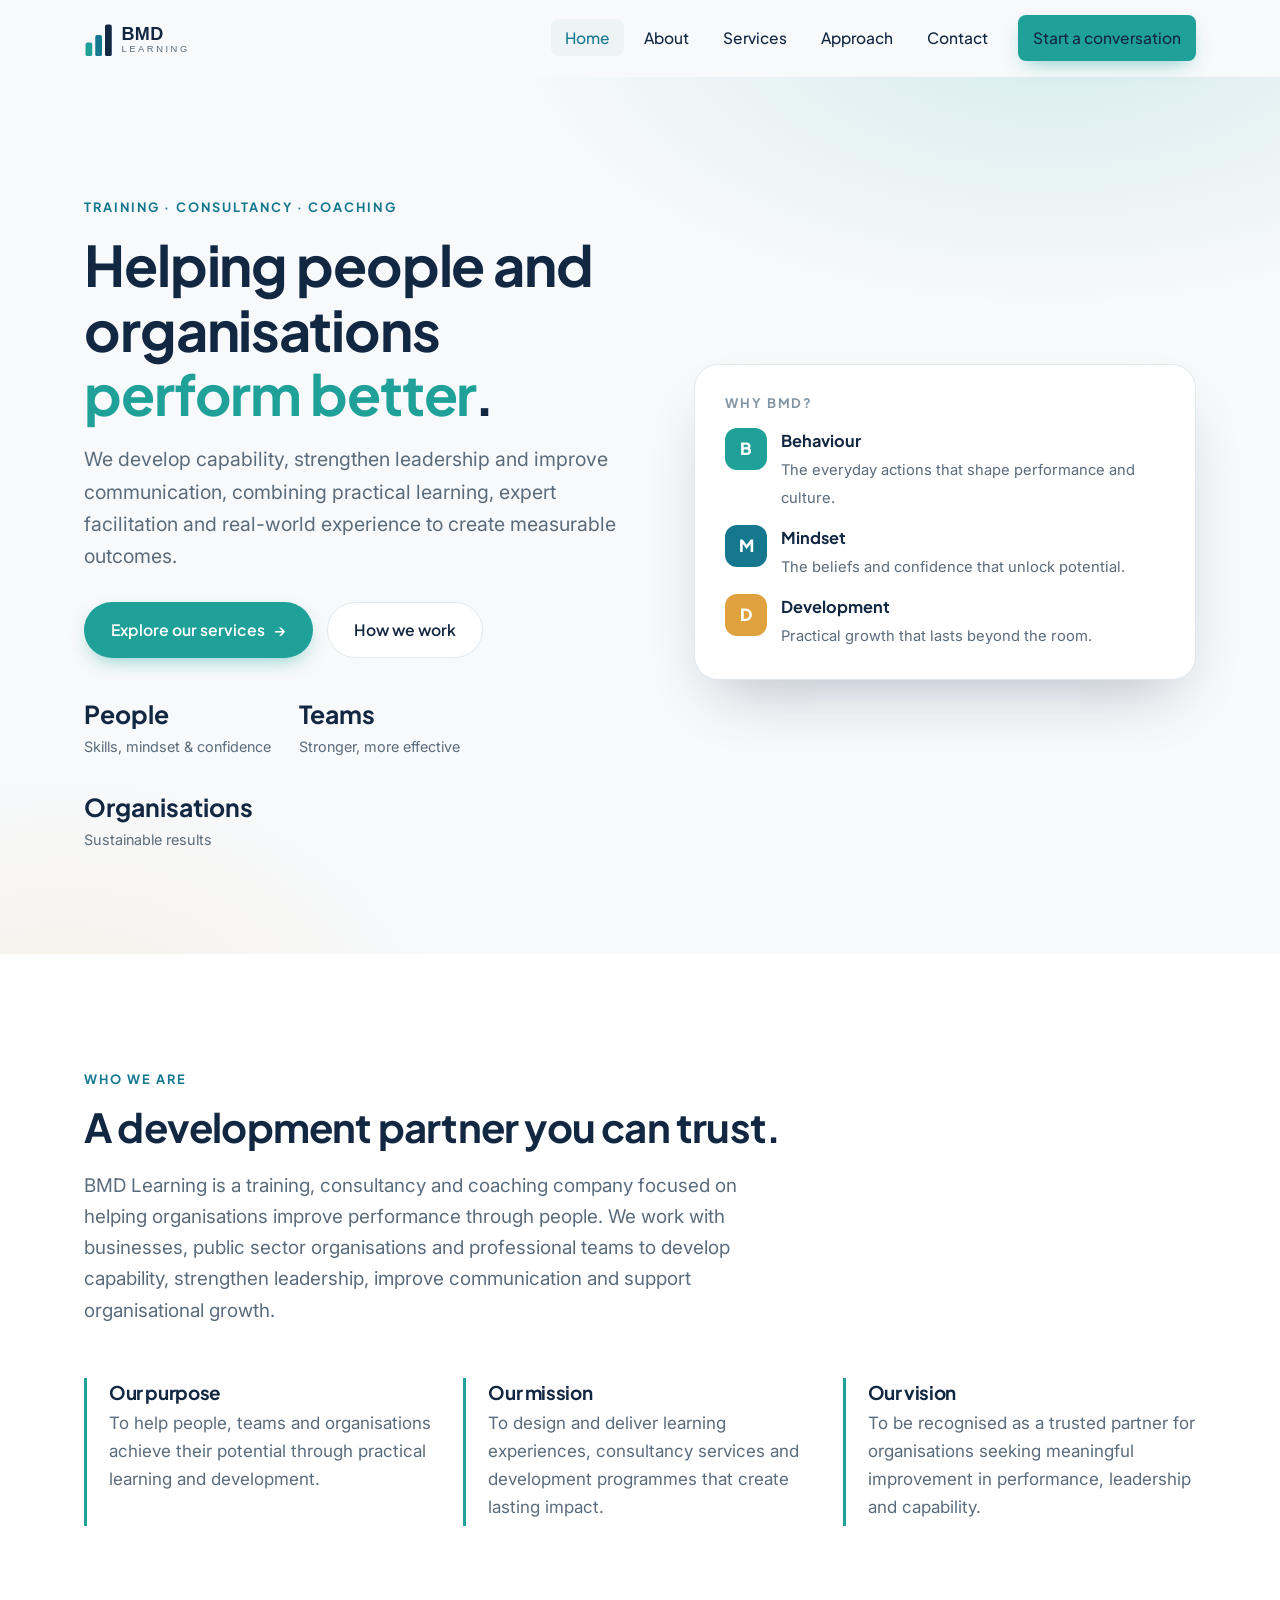
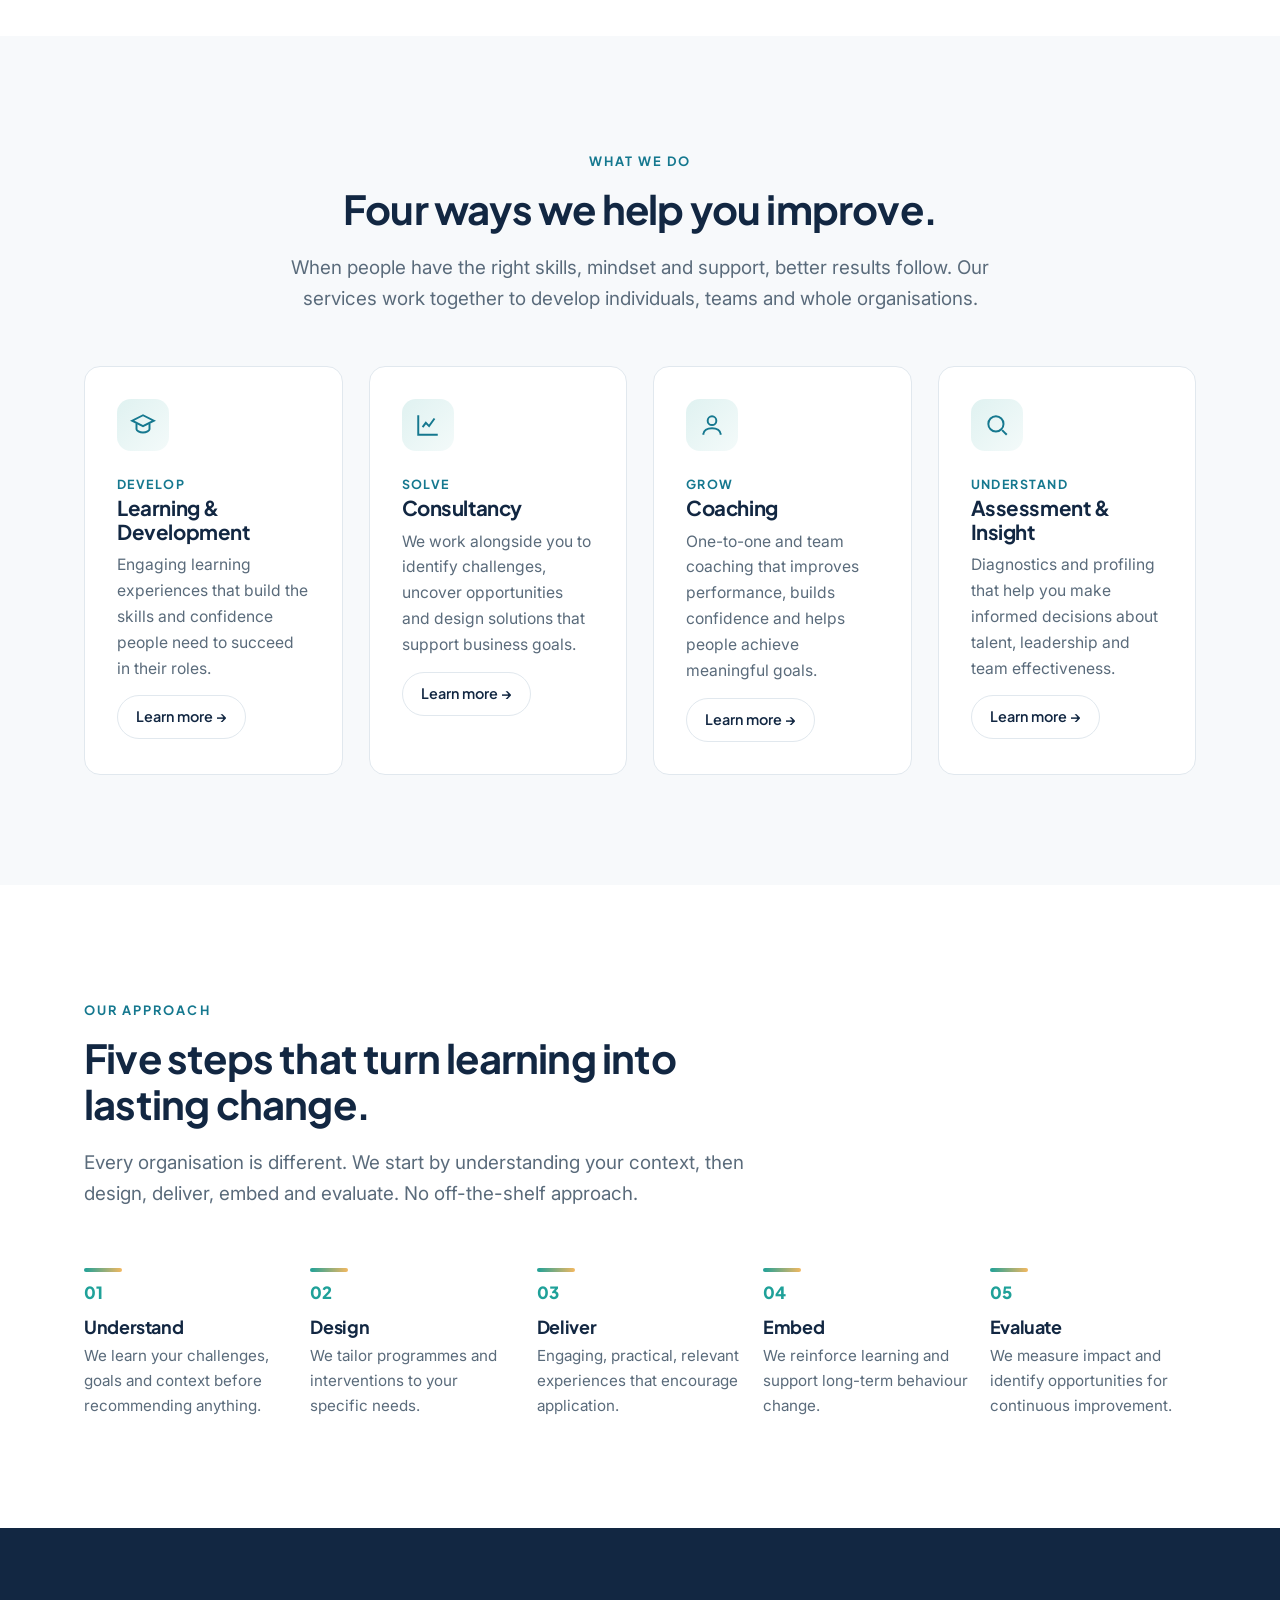
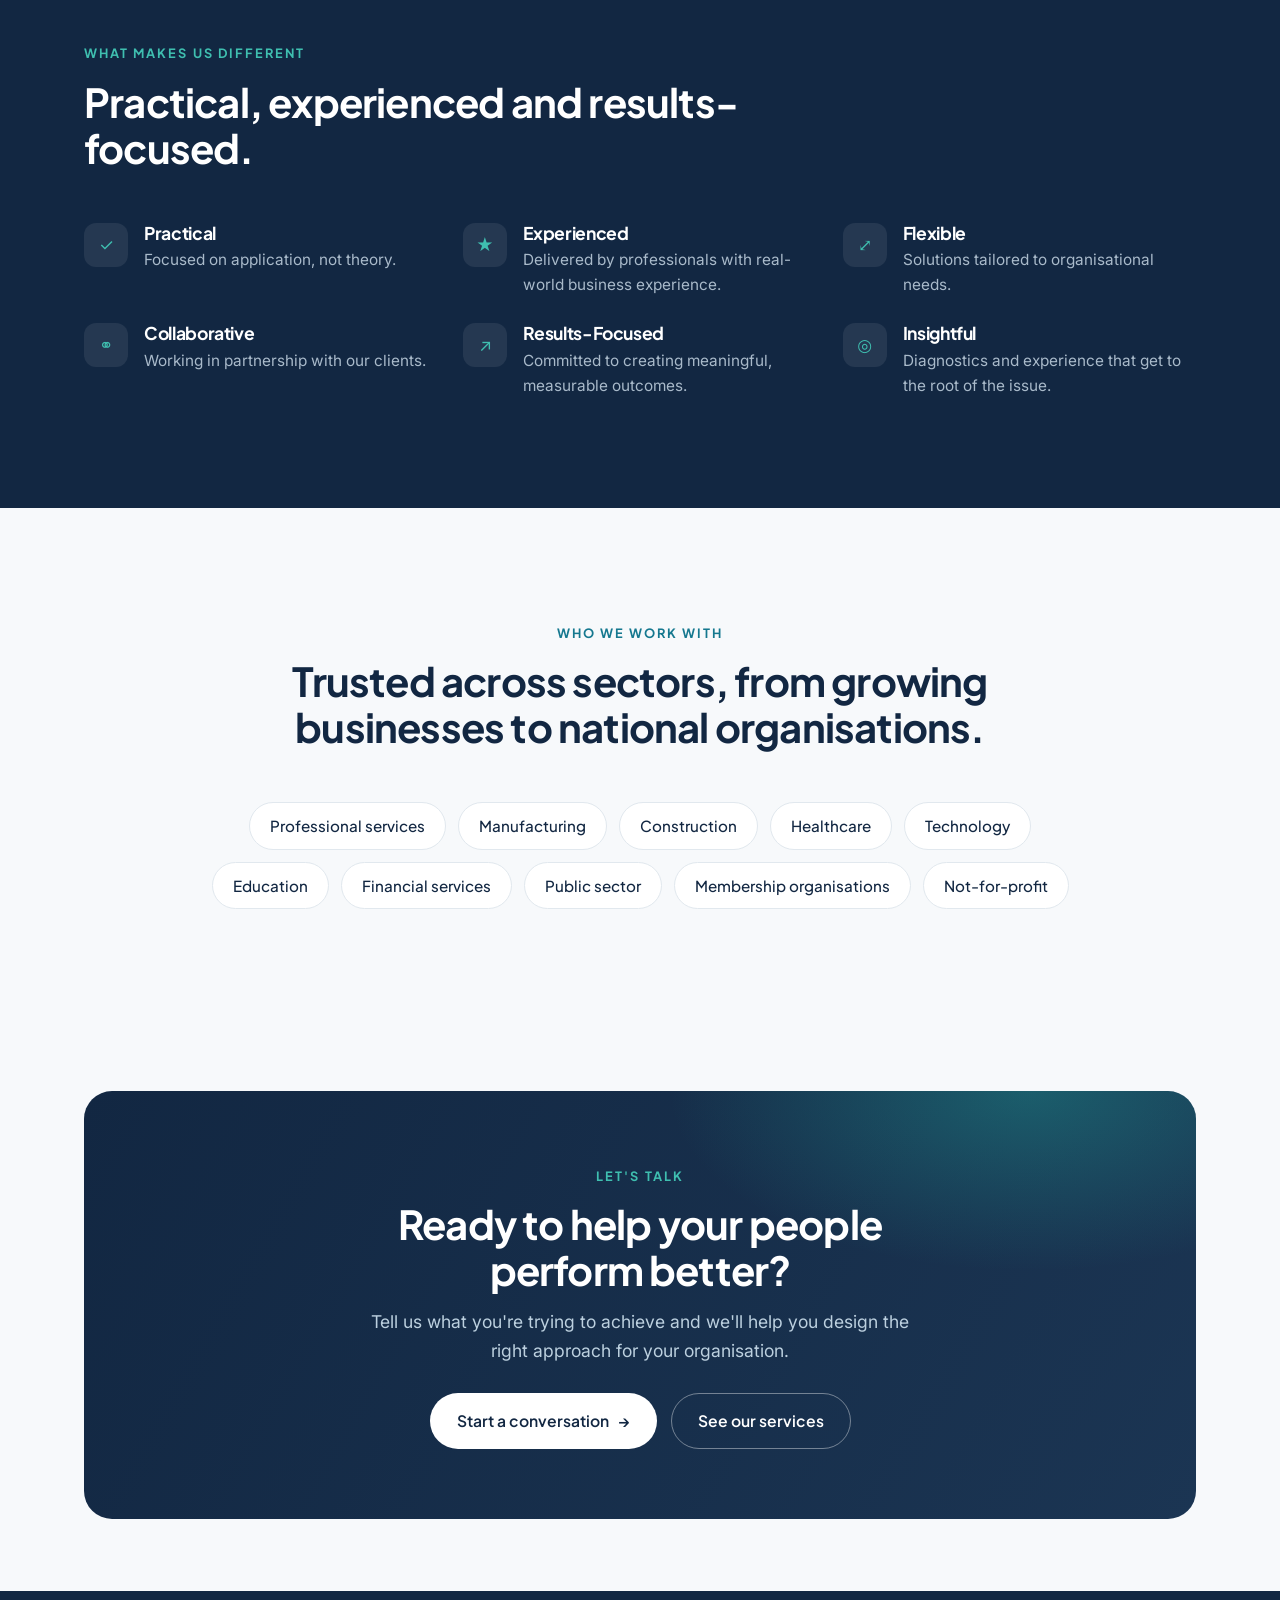
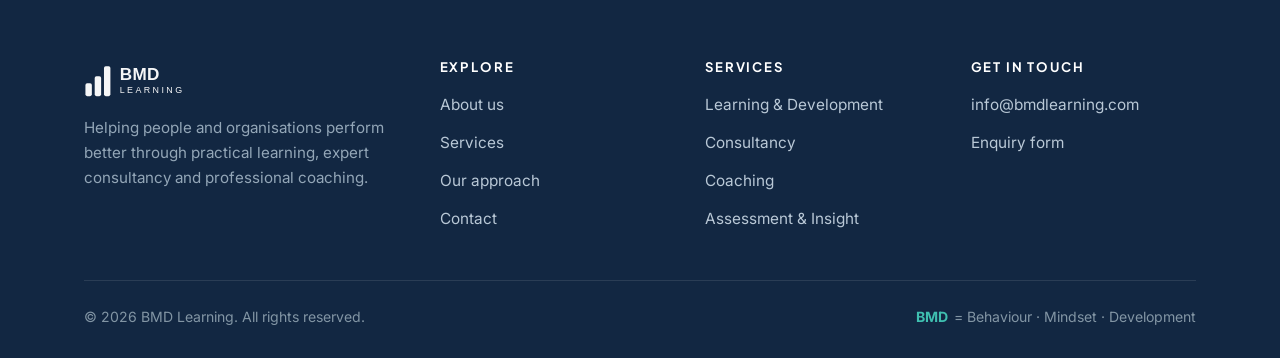
==== commit 696cbfca: "Use info@bmdlearning.com as the contact address Set the contact email to info@bmdlearning.com for bo" ====
--- a/index.html
+++ b/index.html
@@ -252,7 +252,7 @@
         <div class="footer">
           <h4>Get in touch</h4>
           <ul>
-            <li><a href="mailto:hello@bmdlearning.co.uk">hello@bmdlearning.co.uk</a></li>
+            <li><a href="mailto:info@bmdlearning.com">info@bmdlearning.com</a></li>
             <li><a href="contact.html">Enquiry form</a></li>
           </ul>
         </div>
